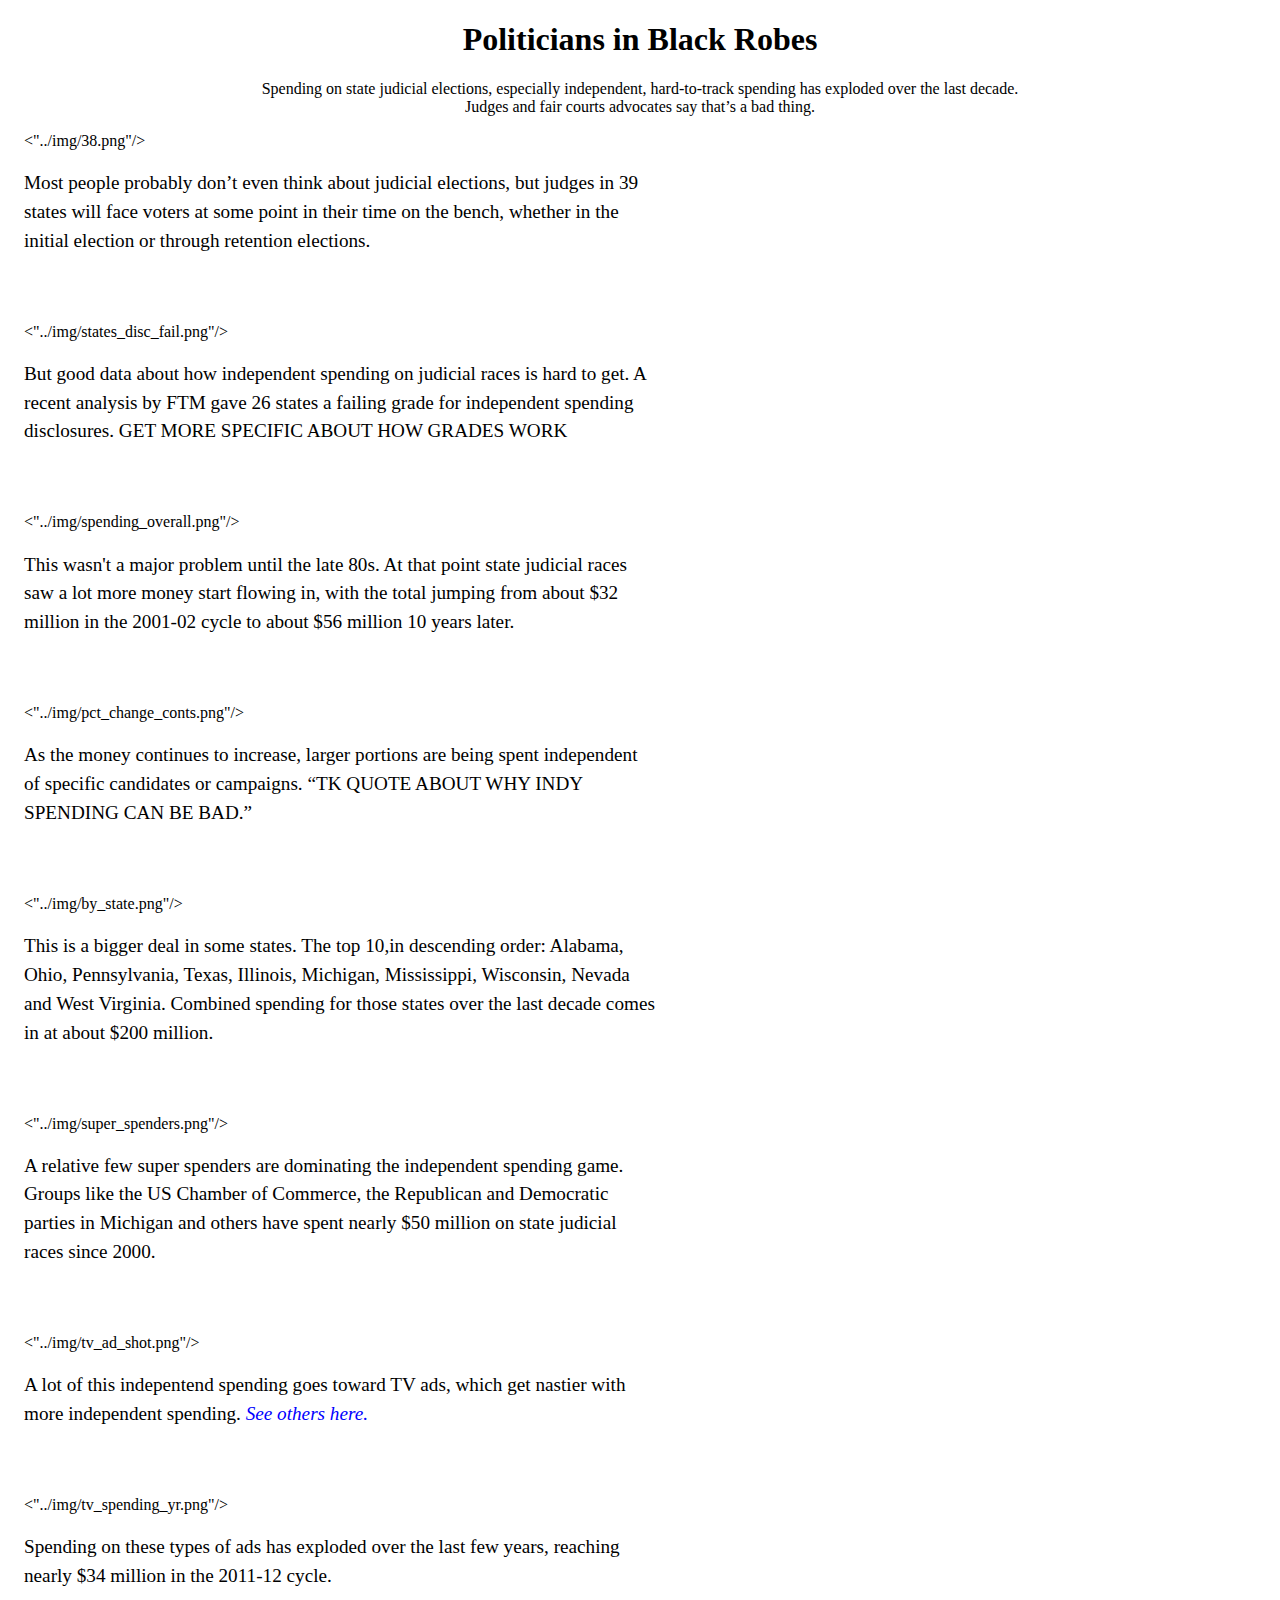
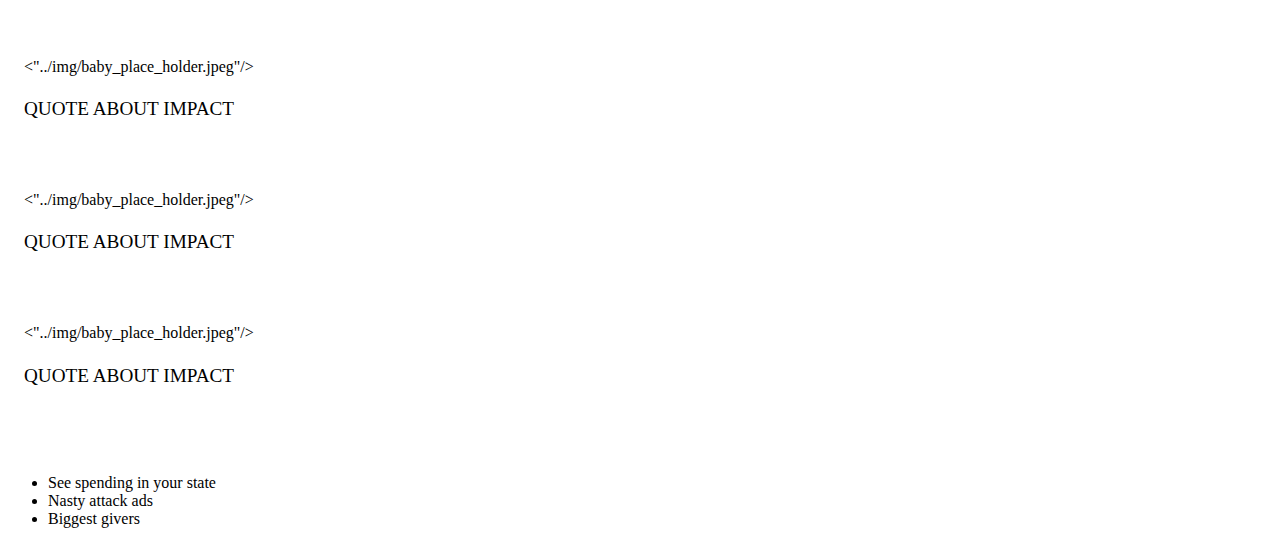
==== main/index.html @ 45080244 "New dirs" ====
<!DOCTYPE html>
<html lang="en">
	<head>
		<meta charset="utf-8"
		<meta name="state judicial elections explainer" content="Judicial Elections Explainer">
		<meta name="AJ Vicens" content="Mother Jones">

		<link rel="stylesheet" type="text/css" href="../style.css">

		<! -- [if lt IE 9]>
		<script src=""></script>
		<![endif] -- >
	</head>

	<body>
	<div class="judicial">
		<header>
		<h1>Politicians in Black Robes</h1>
			<p>Spending on state judicial elections, especially independent, hard-to-track spending has exploded over the last decade. Judges and fair courts advocates say that’s a bad thing.</p>
		</header>

	<!-- panel 1 -->	
	<section>
		<"../img/38.png"/>
		<p>Most people probably don’t even think about judicial elections, but judges in 39 states will face voters at some point in their time on the bench, whether in the initial election or through retention elections.</p>
	</section>

	<!-- panel 3 -->
	<section>
		<"../img/states_disc_fail.png"/>
		<p>But good data about how independent spending on judicial races is hard to get. A recent analysis by FTM gave 26 states a failing grade for independent spending disclosures. GET MORE SPECIFIC ABOUT HOW GRADES WORK</p>
	</section>

	<!-- panel 4 -->
	<section>
		<"../img/spending_overall.png"/>
		<p>This wasn't a major problem until the late 80s. At that point state judicial races saw a lot more money start flowing in, with the total jumping from about $32 million in the 2001-02 cycle to about $56 million 10 years later.</p>
	</section>

	<!-- panel 5 -->
	<section>
		<"../img/pct_change_conts.png"/>
		<p>As the money continues to increase, larger portions are being spent independent of specific candidates or campaigns. “TK QUOTE ABOUT WHY INDY SPENDING CAN BE BAD.” </p>
	</section>

	
	<section>
		<"../img/by_state.png"/>
		<p>This is a bigger deal in some states. The top 10,in descending order: Alabama, Ohio, Pennsylvania, Texas, Illinois, Michigan, Mississippi, Wisconsin, Nevada and West Virginia. Combined spending for those states over the last decade comes in at about $200 million.</p>
	</section>

	<!-- panel 6 -->
	

	<!-- panel 7 -->
	<section>
		<"../img/super_spenders.png"/>
		<p>A relative few super spenders are dominating the independent spending game. Groups like the US Chamber of Commerce, the Republican and Democratic parties in Michigan and others have spent nearly $50 million on state judicial races since 2000.</p>
	</section>

	<!-- panel 8 -->
	<section>
		<"../img/tv_ad_shot.png"/>
		<p>A lot of this indepentend spending goes toward TV ads, which get nastier with more independent spending. <em style="color:blue">See others here.</em></p>
	</section>

	<!-- panel 9 -->
	<section>
		<"../img/tv_spending_yr.png"/>
		<p>Spending on these types of ads has exploded over the last few years, reaching nearly $34 million in the 2011-12 cycle.</p>
	</section>

<!-- panel 9 -->
	<section>
		<"../img/baby_place_holder.jpeg"/>
		<p>QUOTE ABOUT IMPACT</p>
	</section>

	<!-- panel 9 -->
	<section>
		<"../img/baby_place_holder.jpeg"/>
		<p>QUOTE ABOUT IMPACT</p>
	</section>

	<!-- panel 9 -->
	<section>
		<"../img/baby_place_holder.jpeg"/>
		<p>QUOTE ABOUT IMPACT</p>
	</section>

	<nav>
		<ul>
			<li>See spending in your state</li>
			<li>Nasty attack ads </li>
			<li>Biggest givers</li>
		</ul>		
	</div>

	</body>
</html>
---- style.css ----
.judicial {
	font-family: georgia;
	width: 100%;
}

header {
	text-align: center;
	padding: 0 20%;
}

section {
	display: inline-block;
	margin-bottom: 3em;
	padding: 0 1em;
	width:100%;
}

section p {
	font-size: 1.2em;
	line-height: 1.5em;
	max-width:50%;

}

section img {
	float:right;
	width:400px;
	padding-right: 2%;

}
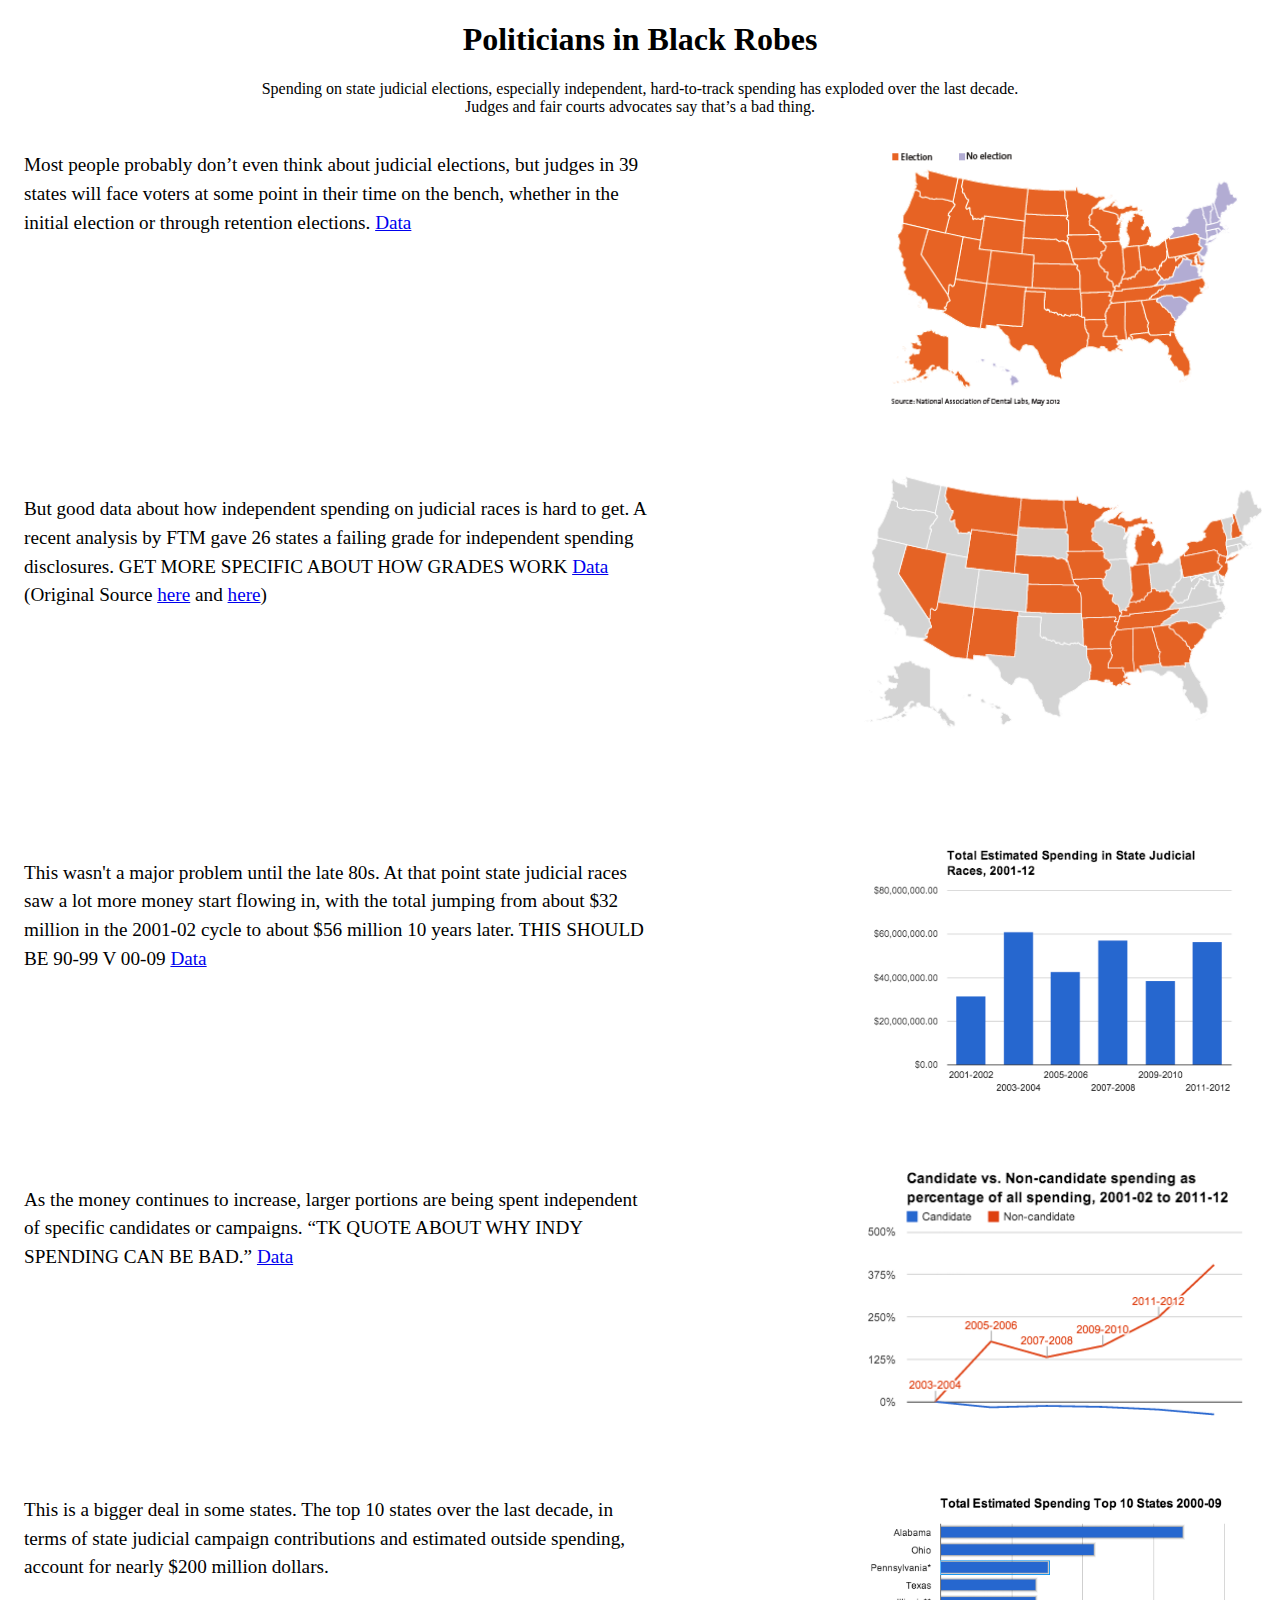
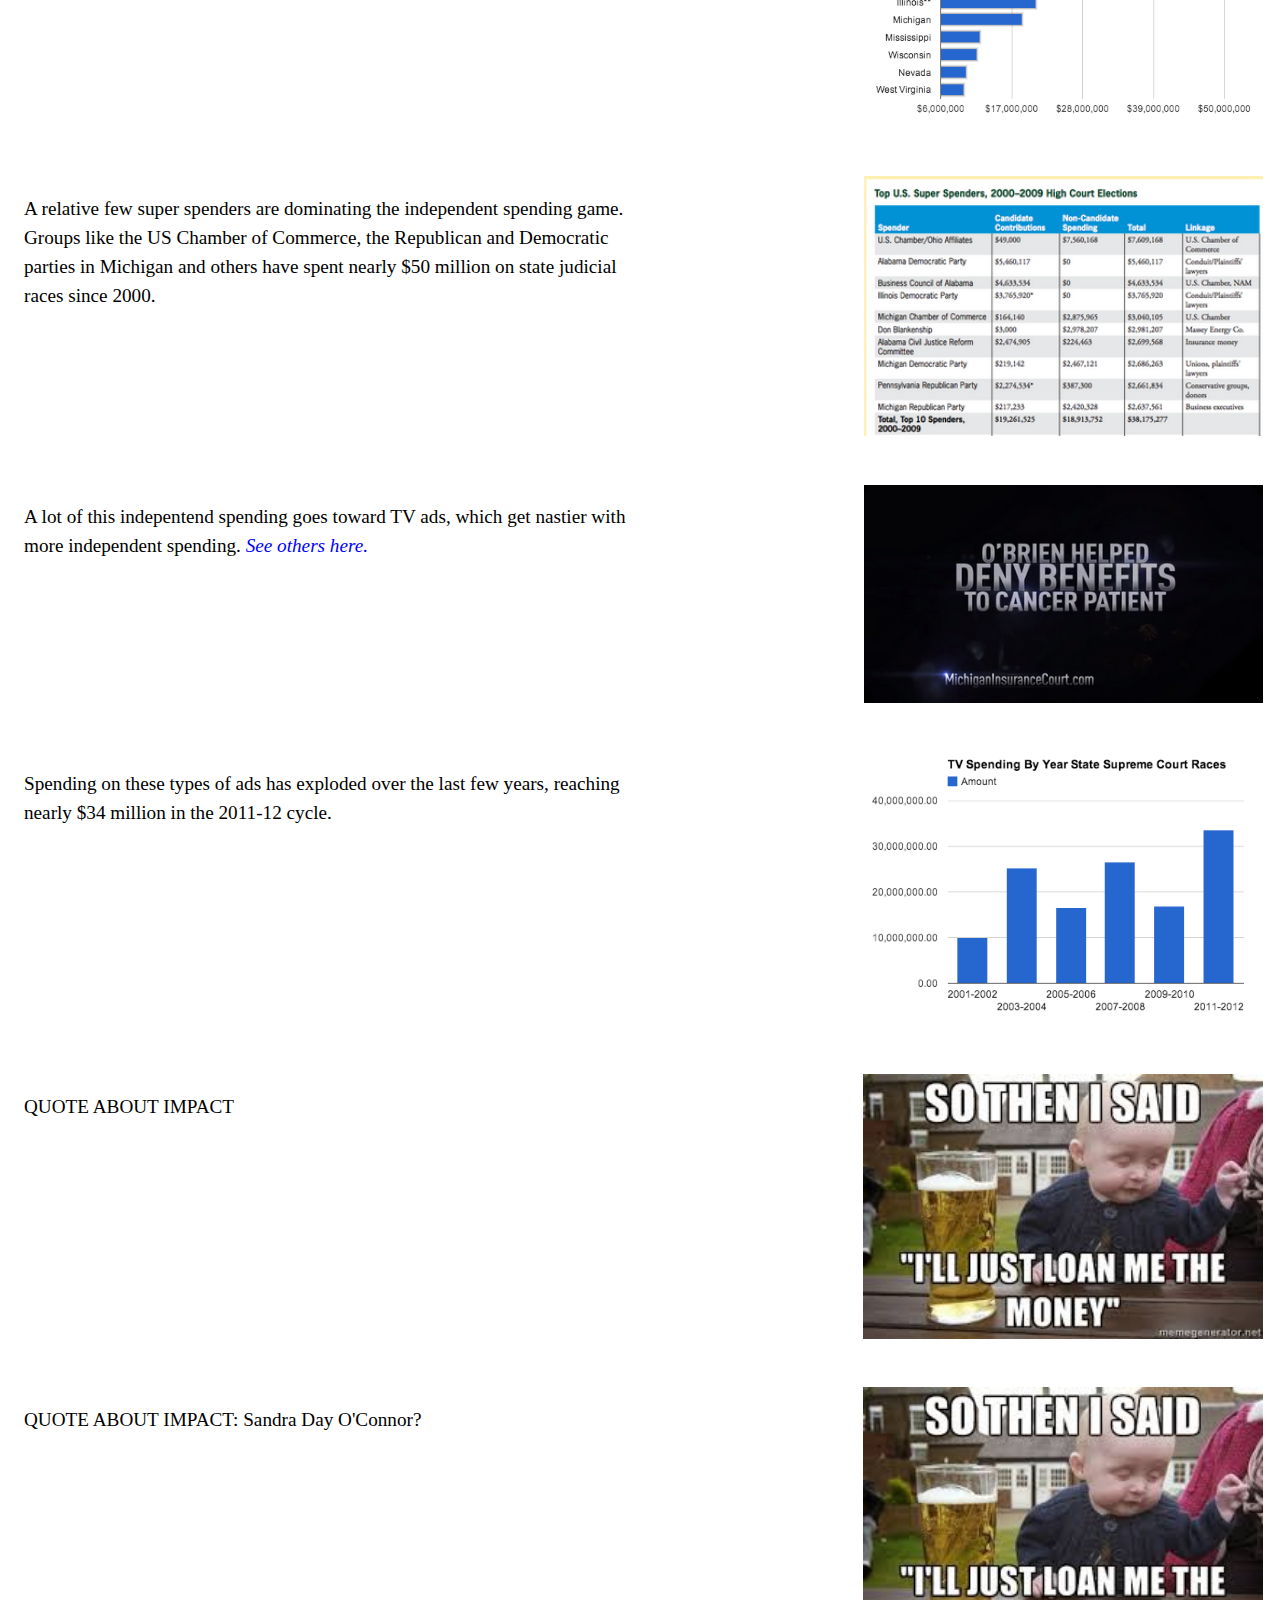
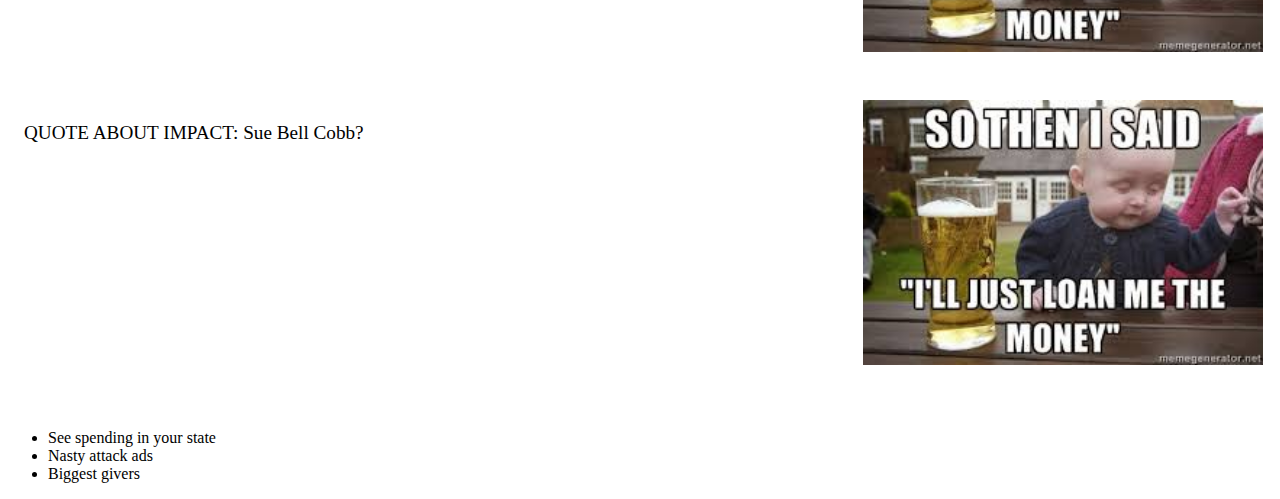
==== commit 335049e1: "Fixed file name for index" ====
--- a/main/index.html
+++ b/main/index.html
@@ -21,32 +21,41 @@
 
 	<!-- panel 1 -->	
 	<section>
-		<"../img/38.png"/>
-		<p>Most people probably don’t even think about judicial elections, but judges in 39 states will face voters at some point in their time on the bench, whether in the initial election or through retention elections.</p>
+		<img src="../img/38.png"/>
+		<p>Most people probably don’t even think about judicial elections, but judges in 39 states will face voters at some point in their time on the bench, whether in the initial election or through retention elections.
+		<a href="https://docs.google.com/spreadsheets/d/1GoRtZDxS0sIcn1zfPW0NR9K5BVFKPjI6EkjWdd1Oog4/edit#gid=0" target="_blank">Data</a>		
+		</p>
 	</section>
 
 	<!-- panel 3 -->
 	<section>
-		<"../img/states_disc_fail.png"/>
-		<p>But good data about how independent spending on judicial races is hard to get. A recent analysis by FTM gave 26 states a failing grade for independent spending disclosures. GET MORE SPECIFIC ABOUT HOW GRADES WORK</p>
+		<img src="../img/states_disc_fail.png"/>
+		<p>But good data about how independent spending on judicial races is hard to get. A recent analysis by FTM gave 26 states a failing grade for 
+		independent spending disclosures. GET MORE SPECIFIC ABOUT HOW GRADES WORK
+		<a href="https://docs.google.com/spreadsheets/d/1nJ1nMh4kLqHRIgGCQMQfx0aJdEZZGrPBYxJlK8gmV90/edit#gid=0" target="_blank">Data</a> (Original Source <a href="http://www.followthemoney.org/press/ReportView.phtml?r=495" target="_blank">here</a> and <a href="http://www.followthemoney.org/content/DarkMoneystatesMAIN.pdf" target="blank">here</a>)
+		</p>
 	</section>
 
 	<!-- panel 4 -->
 	<section>
-		<"../img/spending_overall.png"/>
-		<p>This wasn't a major problem until the late 80s. At that point state judicial races saw a lot more money start flowing in, with the total jumping from about $32 million in the 2001-02 cycle to about $56 million 10 years later.</p>
+		<img src="../img/spending_overall.png"/>
+		<p>This wasn't a major problem until the late 80s. At that point state judicial races saw a lot more money start flowing in, with the total 
+		jumping from about $32 million in the 2001-02 cycle to about $56 million 10 years later. THIS SHOULD BE 90-99 V 00-09 <a href="https://docs.google.com/spreadsheets/d/1qdO3Sx5P6JuuyE1HVUBw8iT59QPHiGeDqfnVVccdZmc/edit#gid=0" target="_blank">Data</a>
+		</p>
 	</section>
 
 	<!-- panel 5 -->
 	<section>
-		<"../img/pct_change_conts.png"/>
-		<p>As the money continues to increase, larger portions are being spent independent of specific candidates or campaigns. “TK QUOTE ABOUT WHY INDY SPENDING CAN BE BAD.” </p>
+		<img src="../img/pct_change_conts.png"/>
+		<p>As the money continues to increase, larger portions are being spent independent of specific candidates or campaigns. “TK QUOTE ABOUT WHY INDY SPENDING CAN BE BAD.” 
+		<a href="https://docs.google.com/spreadsheets/d/1eqhFmaWx_SisViilcqeDLO7GJtmaJ2nCMfMikPtrQeI/edit#gid=881780540" target="_blank">Data</a>		
+		</p>
 	</section>
 
 	
 	<section>
-		<"../img/by_state.png"/>
-		<p>This is a bigger deal in some states. The top 10,in descending order: Alabama, Ohio, Pennsylvania, Texas, Illinois, Michigan, Mississippi, Wisconsin, Nevada and West Virginia. Combined spending for those states over the last decade comes in at about $200 million.</p>
+		<img src="../img/top_10_overall.png"/>
+		<p>This is a bigger deal in some states. The top 10 states over the last decade, in terms of state judicial campaign contributions and estimated outside spending, account for nearly $200 million dollars. </p>
 	</section>
 
 	<!-- panel 6 -->
@@ -54,38 +63,38 @@
 
 	<!-- panel 7 -->
 	<section>
-		<"../img/super_spenders.png"/>
+		<img src="../img/super_spenders.png"/>
 		<p>A relative few super spenders are dominating the independent spending game. Groups like the US Chamber of Commerce, the Republican and Democratic parties in Michigan and others have spent nearly $50 million on state judicial races since 2000.</p>
 	</section>
 
 	<!-- panel 8 -->
 	<section>
-		<"../img/tv_ad_shot.png"/>
+		<img src="../img/tv_ad_shot.png"/>
 		<p>A lot of this indepentend spending goes toward TV ads, which get nastier with more independent spending. <em style="color:blue">See others here.</em></p>
 	</section>
 
 	<!-- panel 9 -->
 	<section>
-		<"../img/tv_spending_yr.png"/>
+		<img src="../img/tv_spending_yr.png"/>
 		<p>Spending on these types of ads has exploded over the last few years, reaching nearly $34 million in the 2011-12 cycle.</p>
 	</section>
 
 <!-- panel 9 -->
 	<section>
-		<"../img/baby_place_holder.jpeg"/>
+		<img src="../img/baby_place_holder.jpeg"/>
 		<p>QUOTE ABOUT IMPACT</p>
 	</section>
 
 	<!-- panel 9 -->
 	<section>
-		<"../img/baby_place_holder.jpeg"/>
-		<p>QUOTE ABOUT IMPACT</p>
+		<img src="../img/baby_place_holder.jpeg"/>
+		<p>QUOTE ABOUT IMPACT: Sandra Day O'Connor?</p>
 	</section>
 
 	<!-- panel 9 -->
 	<section>
-		<"../img/baby_place_holder.jpeg"/>
-		<p>QUOTE ABOUT IMPACT</p>
+		<img src="../img/baby_place_holder.jpeg"/>
+		<p>QUOTE ABOUT IMPACT: Sue Bell Cobb?</p>
 	</section>
 
 	<nav>
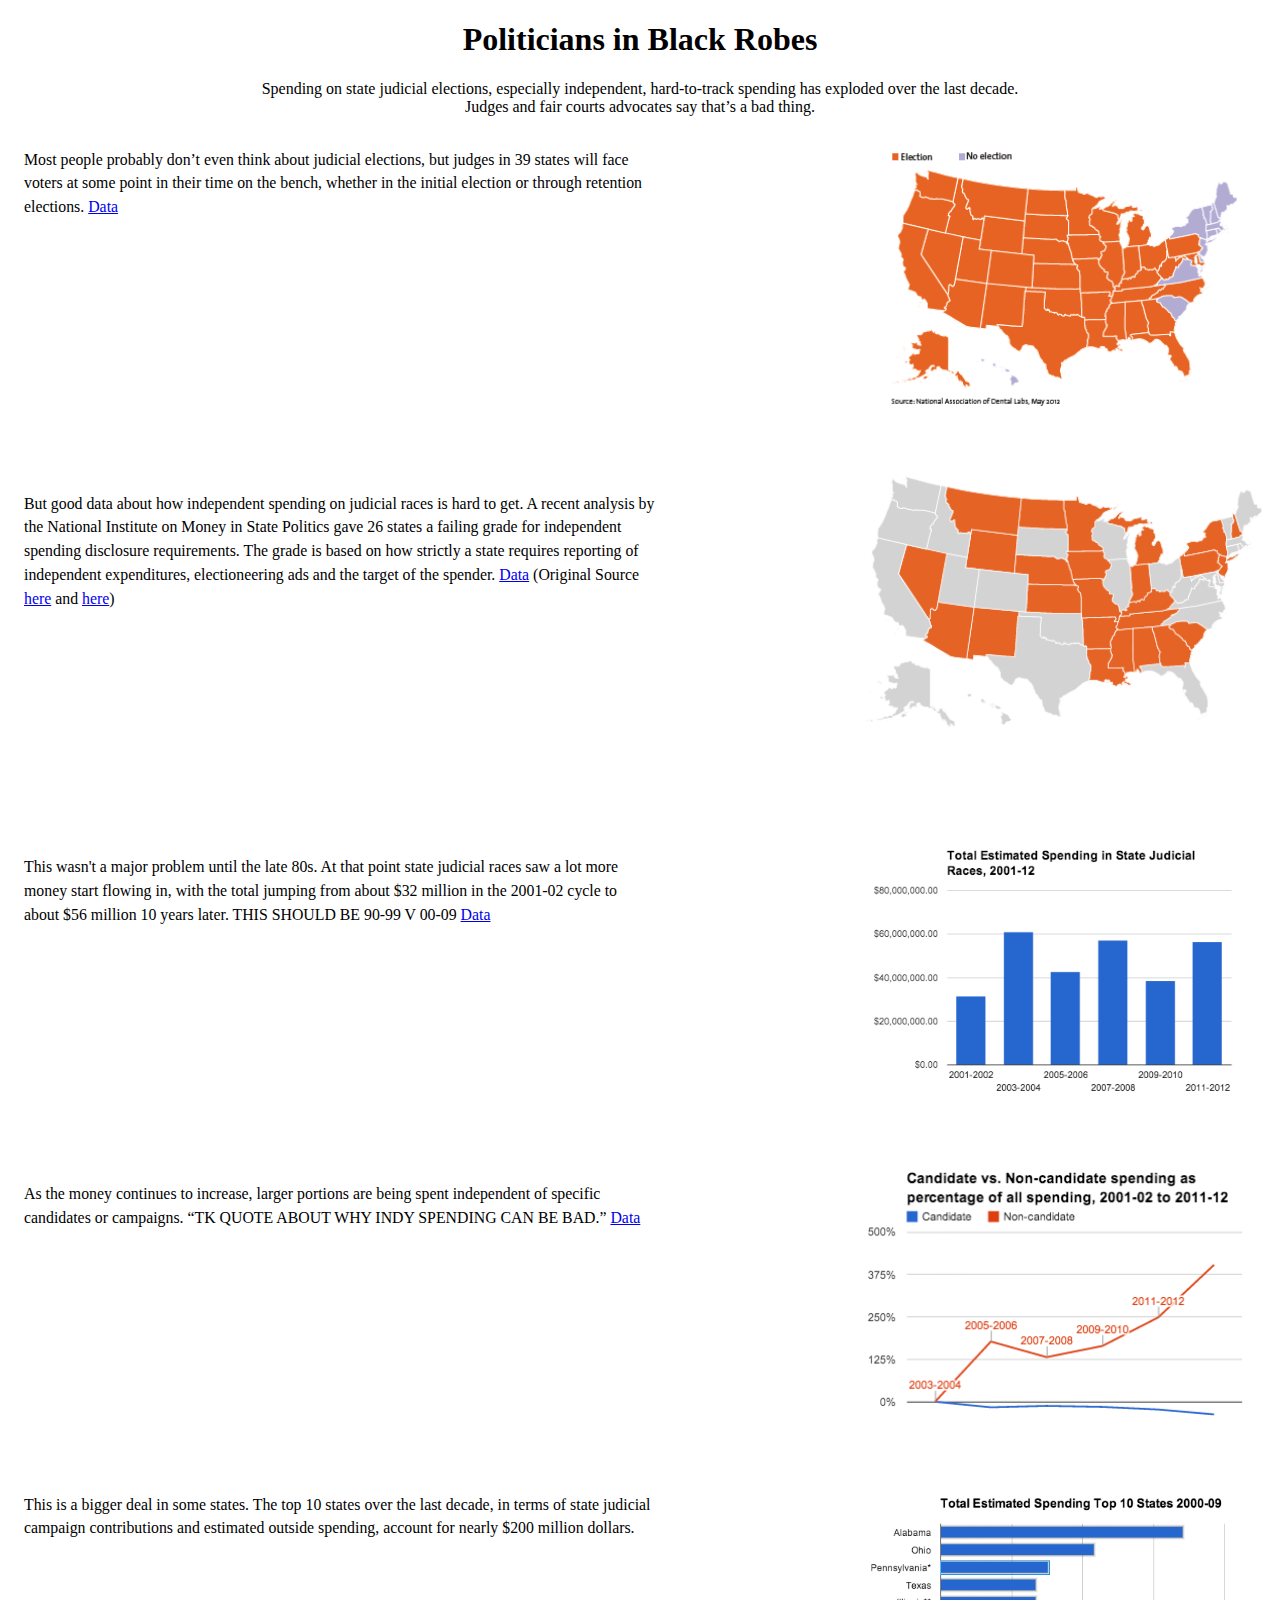
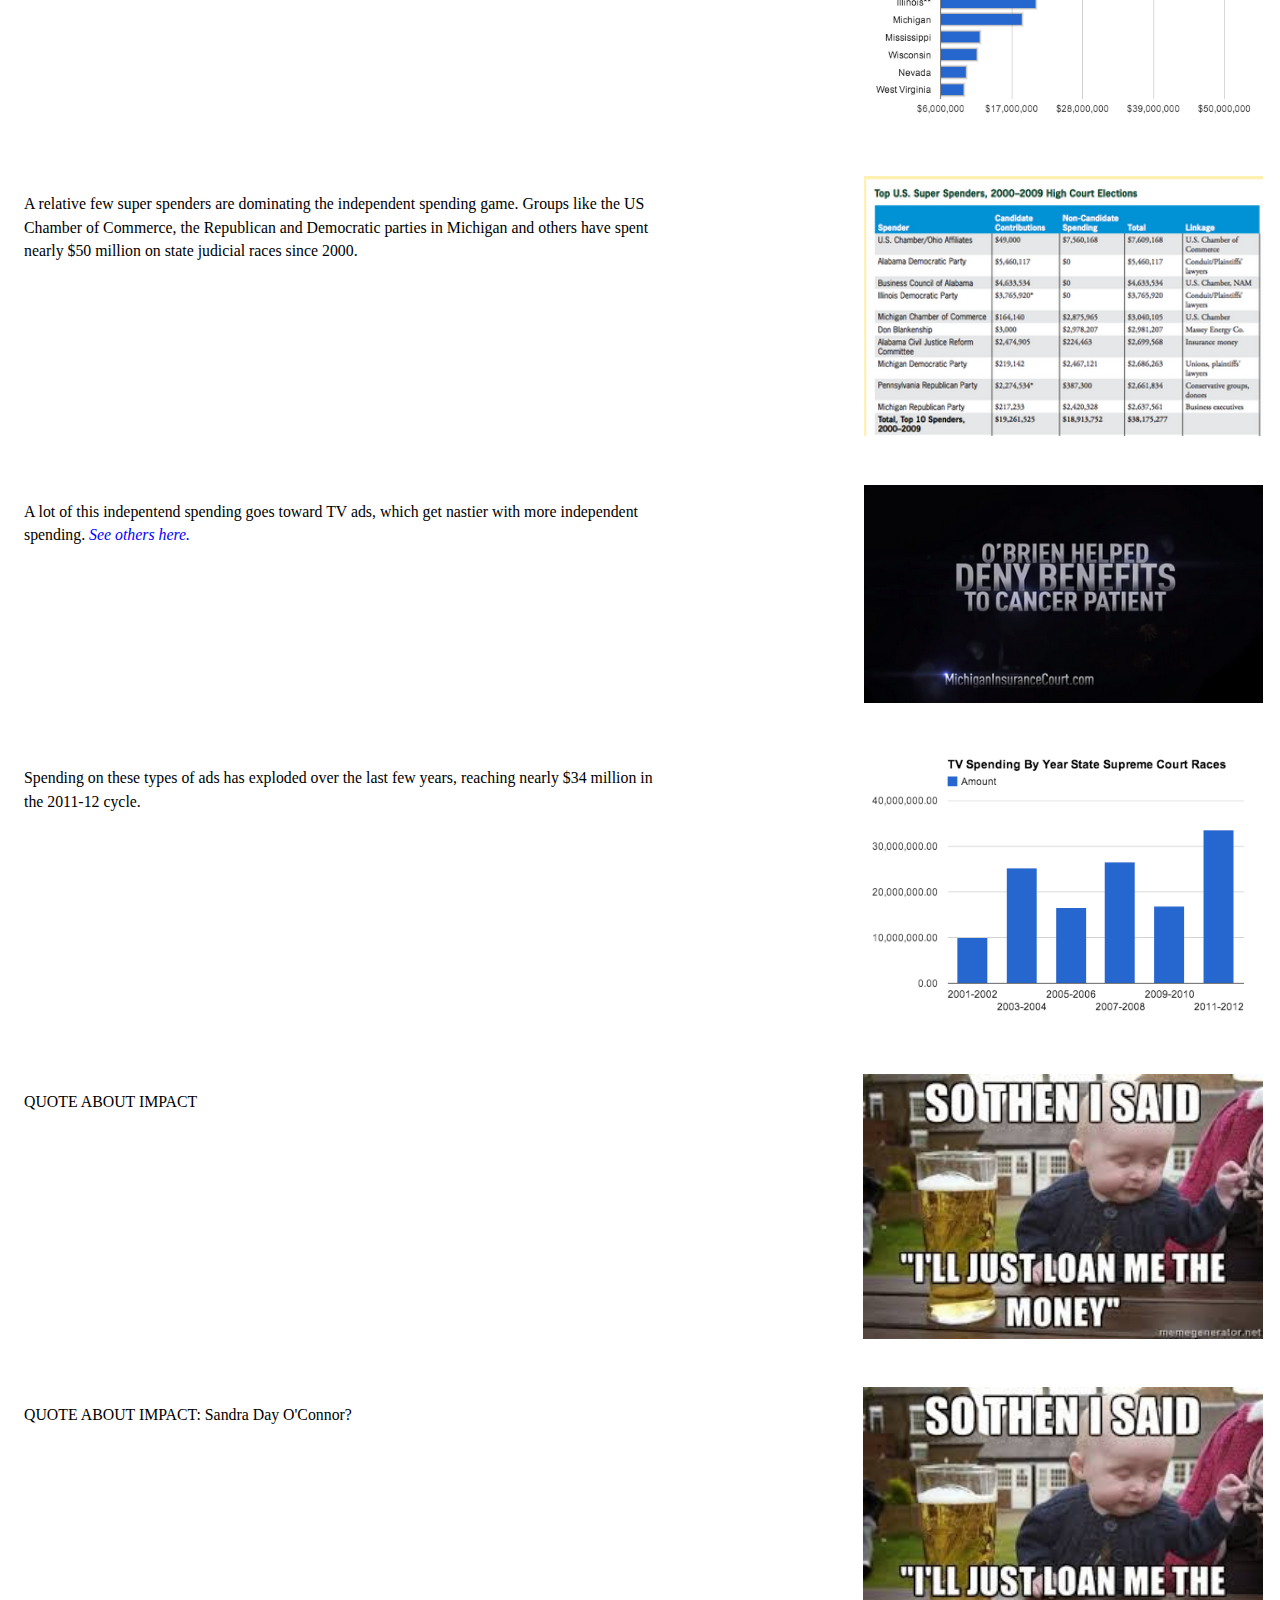
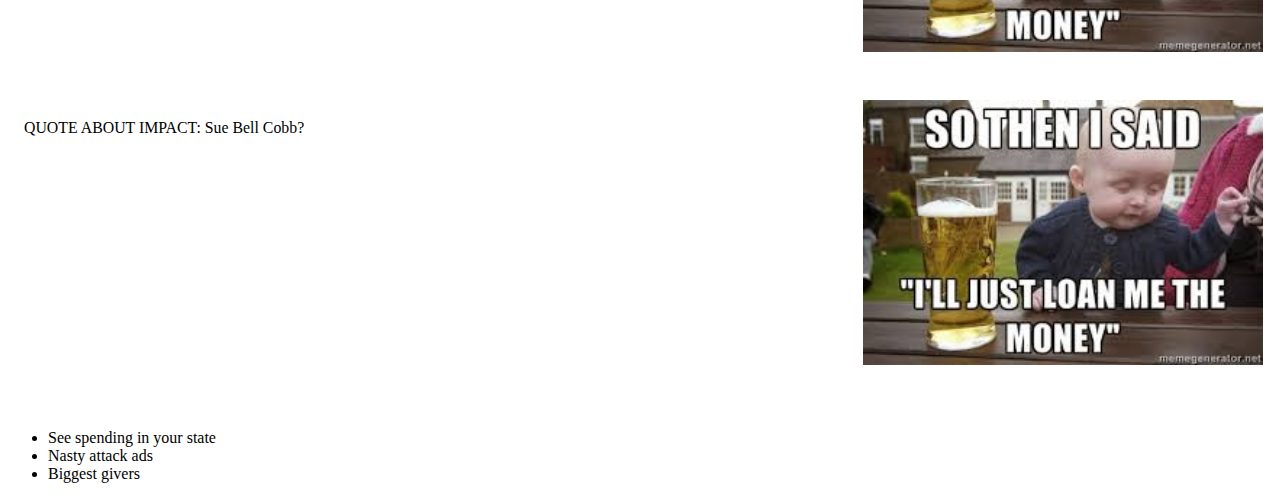
==== commit 68bfaf1f: "updated main index copy, updated style.css to decrease size of section font" ====
--- a/main/index.html
+++ b/main/index.html
@@ -27,11 +27,10 @@
 		</p>
 	</section>
 
-	<!-- panel 3 -->
+	<!-- panel 2 -->
 	<section>
 		<img src="../img/states_disc_fail.png"/>
-		<p>But good data about how independent spending on judicial races is hard to get. A recent analysis by FTM gave 26 states a failing grade for 
-		independent spending disclosures. GET MORE SPECIFIC ABOUT HOW GRADES WORK
+		<p>But good data about how independent spending on judicial races is hard to get. A recent analysis by the National Institute on Money in State Politics gave 26 states a failing grade for independent spending disclosure requirements. The grade is based on how strictly a state requires reporting of independent expenditures, electioneering ads and the target of the spender. 
 		<a href="https://docs.google.com/spreadsheets/d/1nJ1nMh4kLqHRIgGCQMQfx0aJdEZZGrPBYxJlK8gmV90/edit#gid=0" target="_blank">Data</a> (Original Source <a href="http://www.followthemoney.org/press/ReportView.phtml?r=495" target="_blank">here</a> and <a href="http://www.followthemoney.org/content/DarkMoneystatesMAIN.pdf" target="blank">here</a>)
 		</p>
 	</section>
--- a/style.css
+++ b/style.css
@@ -16,10 +16,9 @@
 }
 
 section p {
-	font-size: 1.2em;
+	font-size: .99em;
 	line-height: 1.5em;
 	max-width:50%;
-
 }
 
 section img {
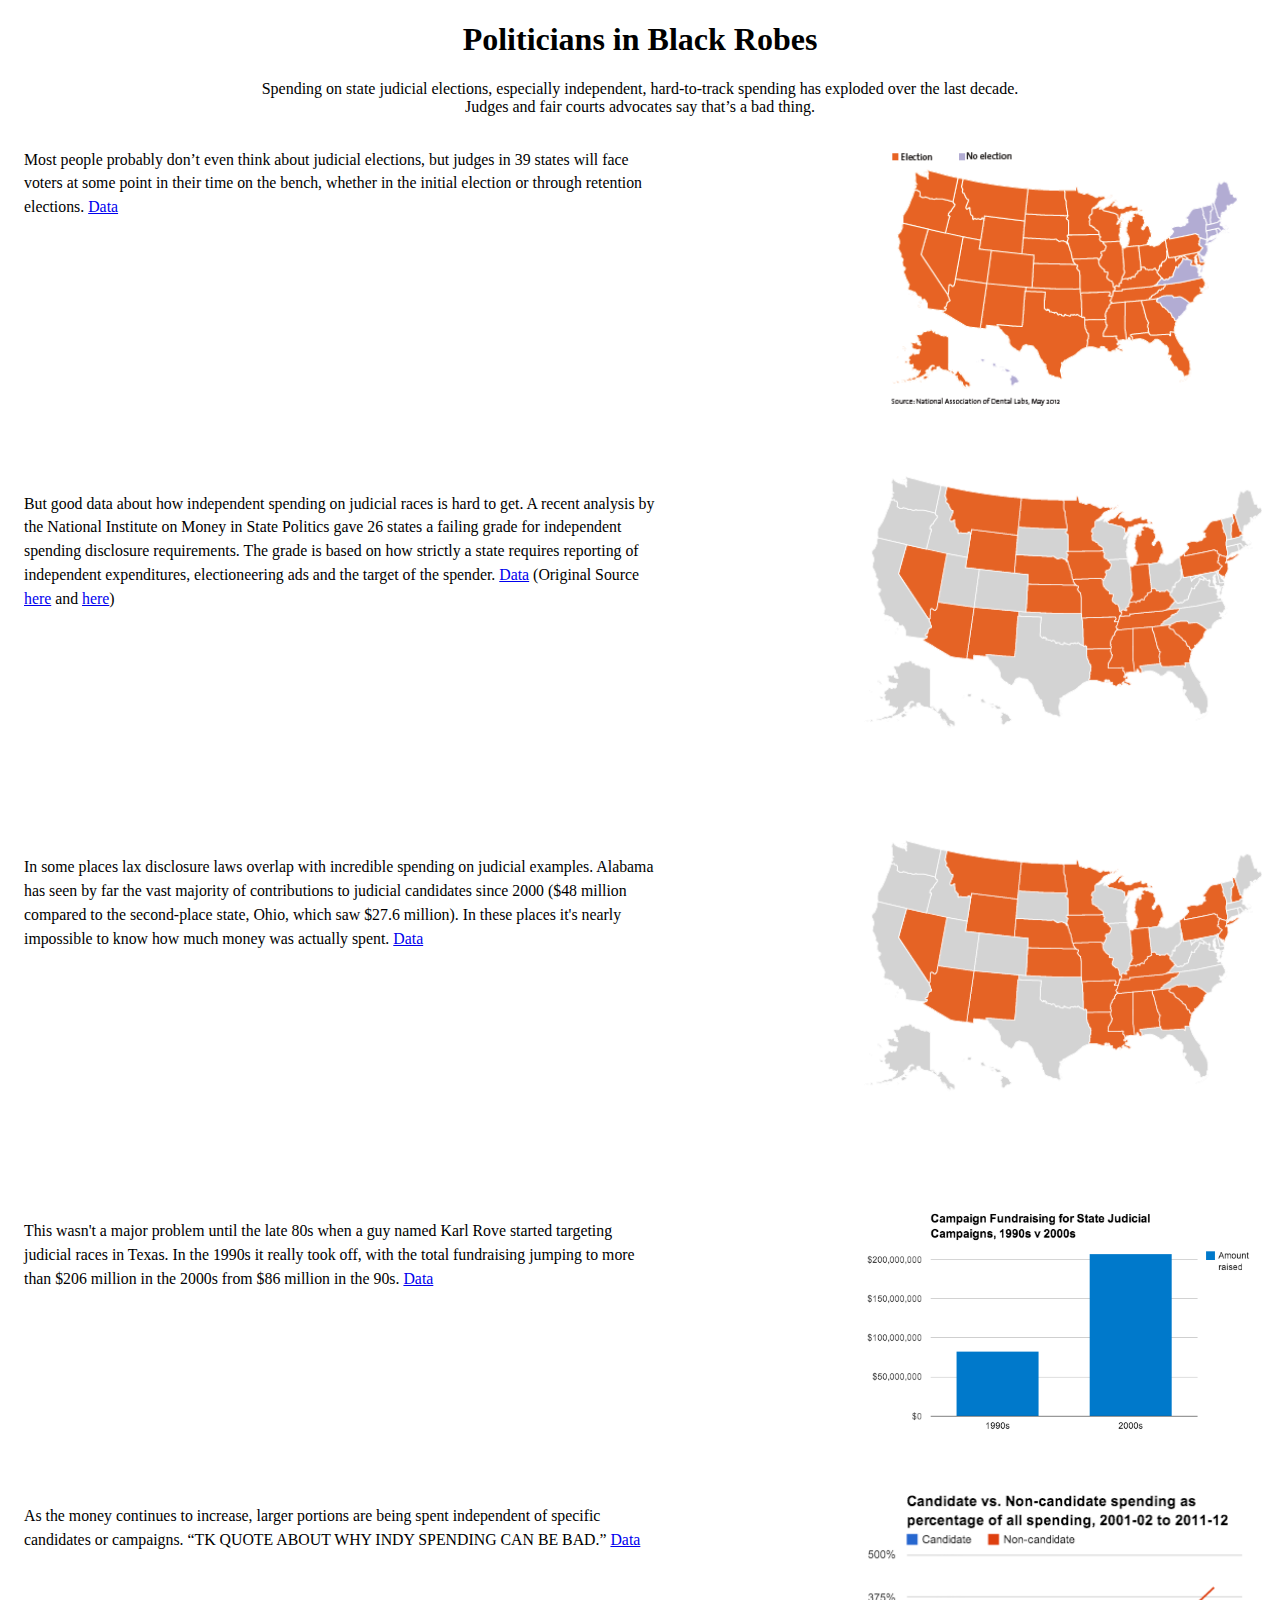
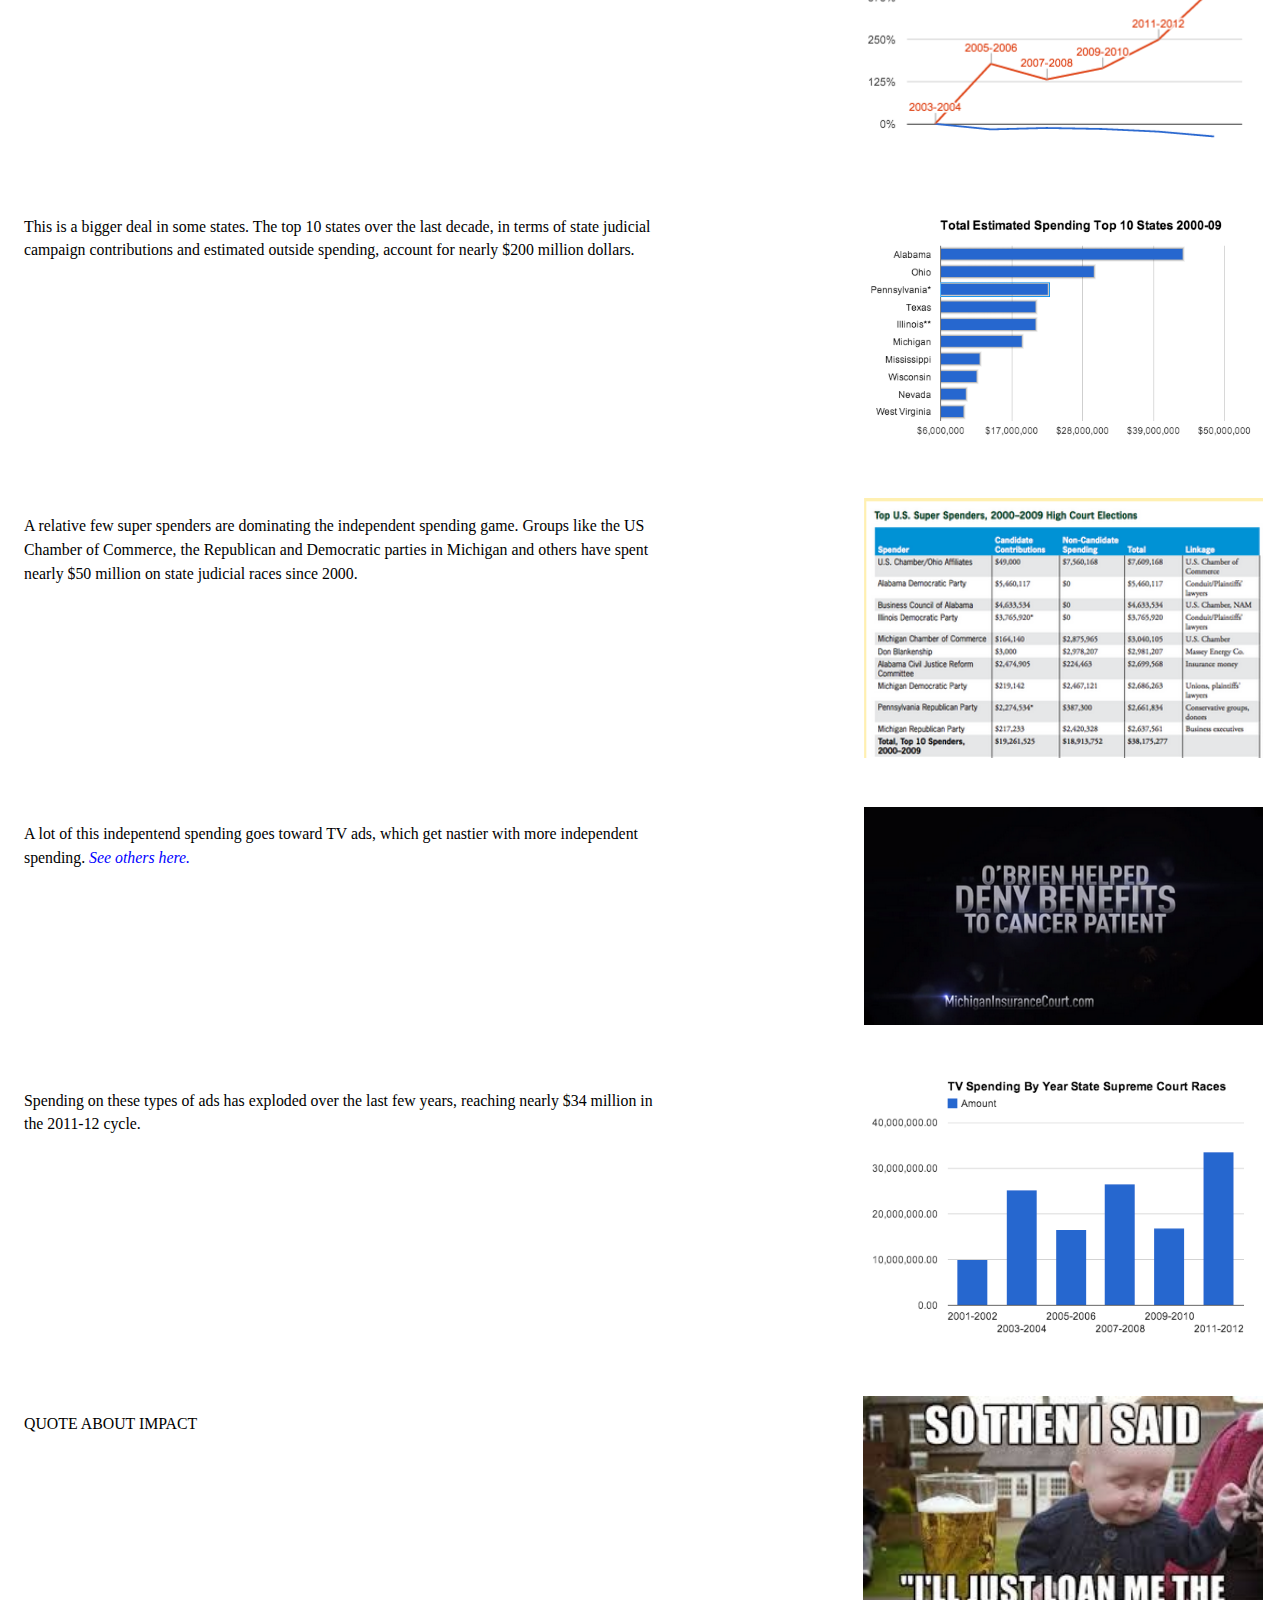
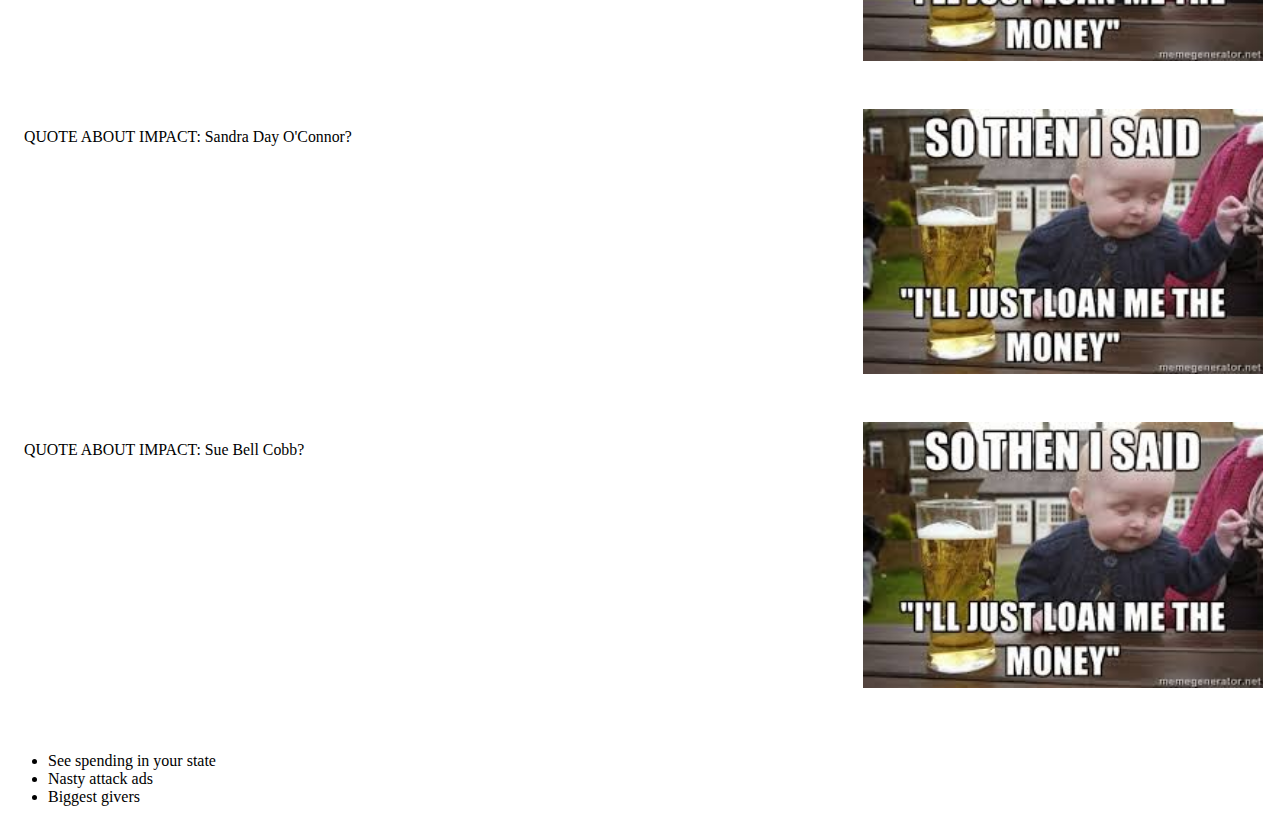
==== commit cec02418: "added new image for the decade comparison" ====
--- a/main/index.html
+++ b/main/index.html
@@ -35,11 +35,18 @@
 		</p>
 	</section>
 
+	<!-- panel 3 -->
+	<section>
+		<img src="../img/states_disc_fail.png"/>
+		<p>In some places lax disclosure laws overlap with incredible spending on judicial examples. Alabama has seen by far the vast majority of contributions to judicial candidates since 2000 ($48 million compared to the second-place state, Ohio, which saw $27.6 million). In these places it's nearly impossible to know how much money was actually spent.
+		<a href="https://docs.google.com/spreadsheets/d/10eitXAtqWX3F6qiglKBcUbgSLctO2rTxhkWMoZ4doG0/edit#gid=0" target="_blank">Data</a>
+		</p>
+	</section>
+
 	<!-- panel 4 -->
 	<section>
-		<img src="../img/spending_overall.png"/>
-		<p>This wasn't a major problem until the late 80s. At that point state judicial races saw a lot more money start flowing in, with the total 
-		jumping from about $32 million in the 2001-02 cycle to about $56 million 10 years later. THIS SHOULD BE 90-99 V 00-09 <a href="https://docs.google.com/spreadsheets/d/1qdO3Sx5P6JuuyE1HVUBw8iT59QPHiGeDqfnVVccdZmc/edit#gid=0" target="_blank">Data</a>
+		<img src="../img/1990s_v_2000s.png"/>
+		<p>This wasn't a major problem until the late 80s when a guy named Karl Rove started targeting judicial races in Texas. In the 1990s it really took off, with the total fundraising jumping to more than $206 million in the 2000s from $86 million in the 90s. <a href="https://docs.google.com/spreadsheets/d/1KgJ8pHxwPvtxLH4bQLsxkpXxt1Gbj5JXVAl8Ho8c2ys/edit#gid=0" target="_blank">Data</a>
 		</p>
 	</section>
 
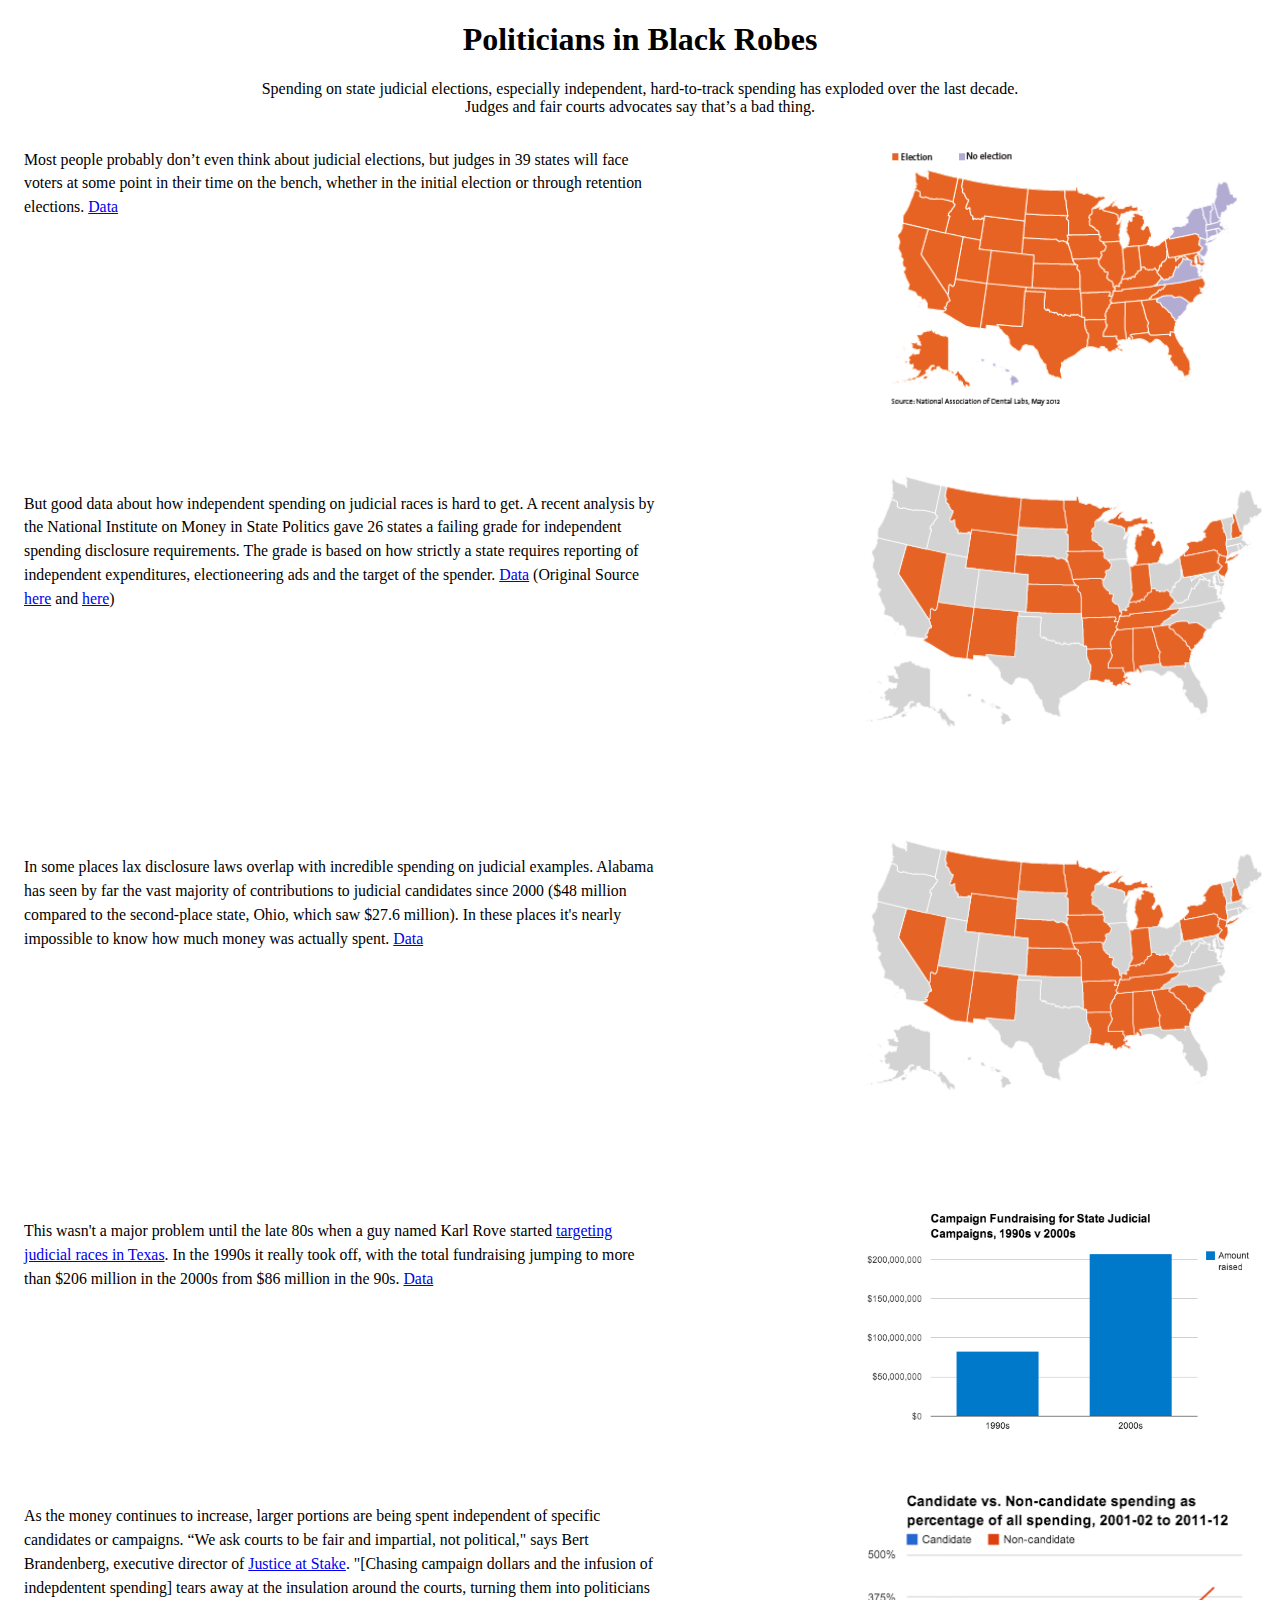
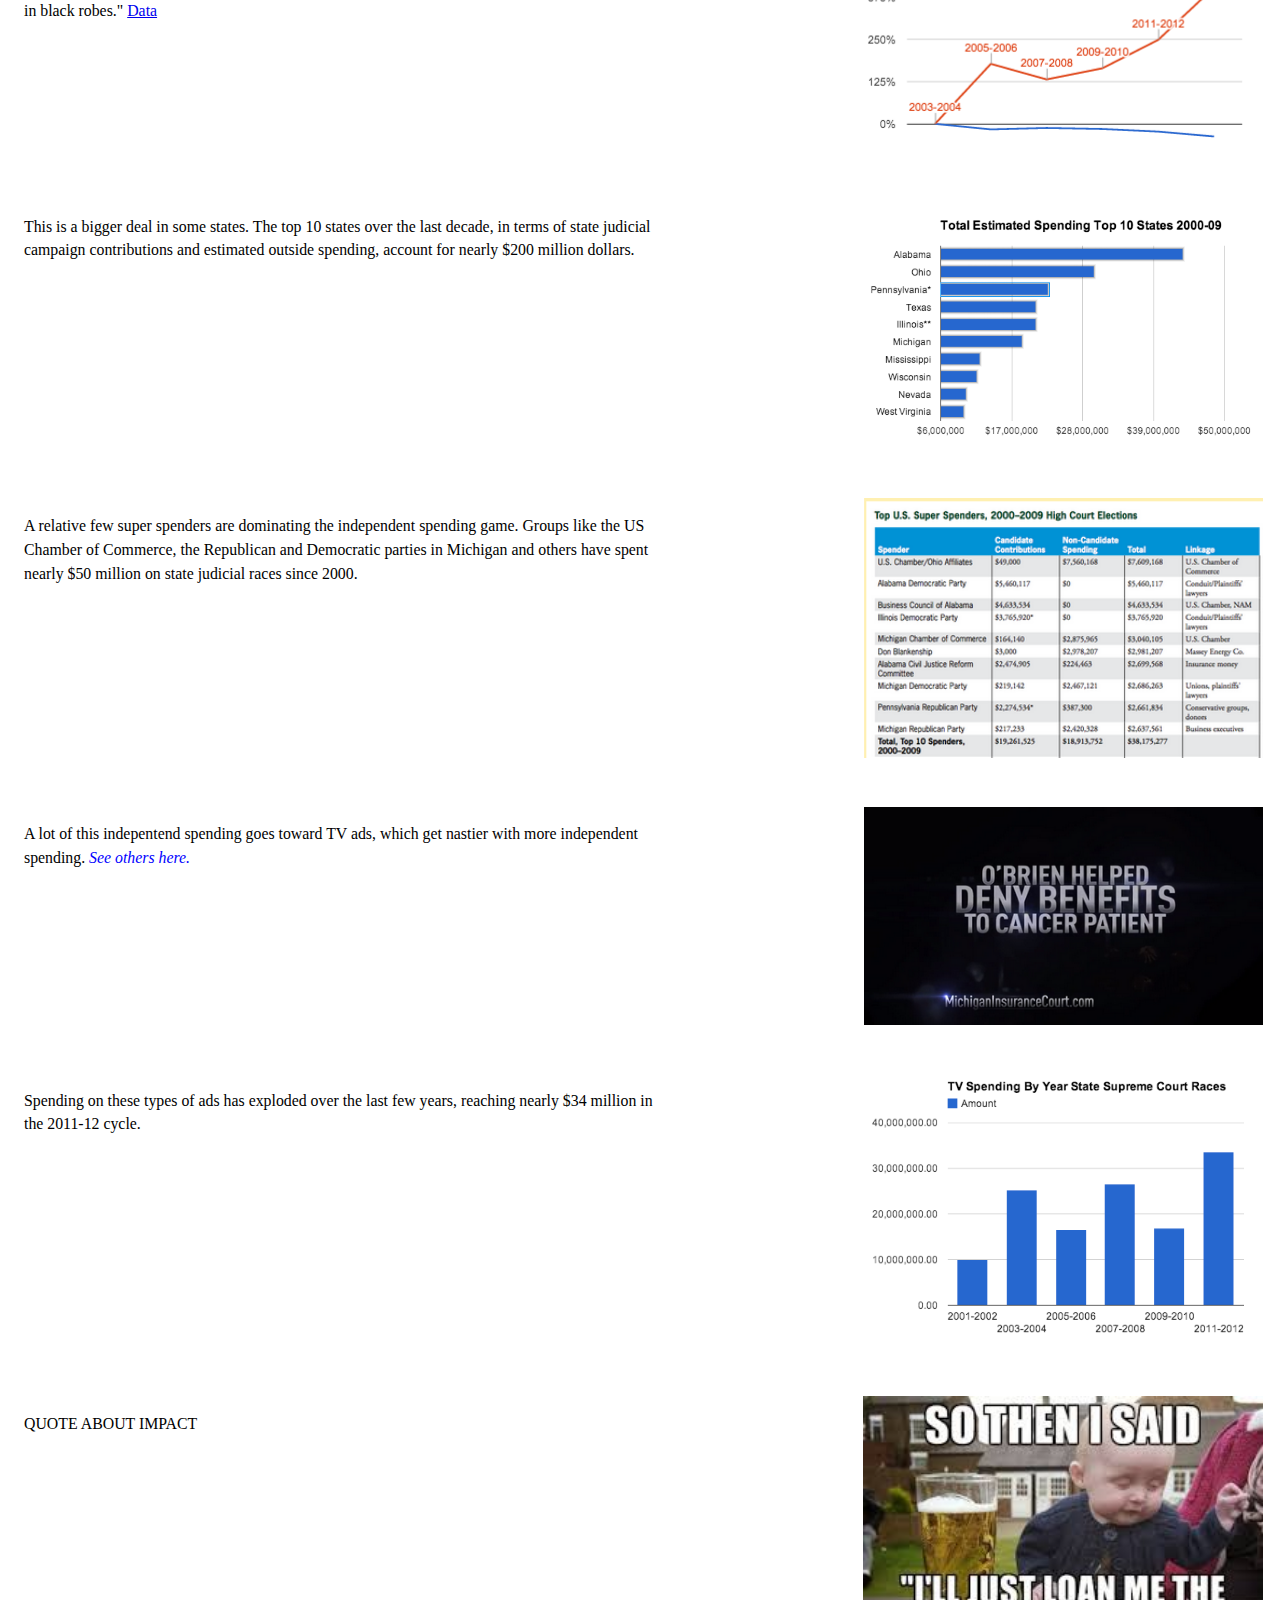
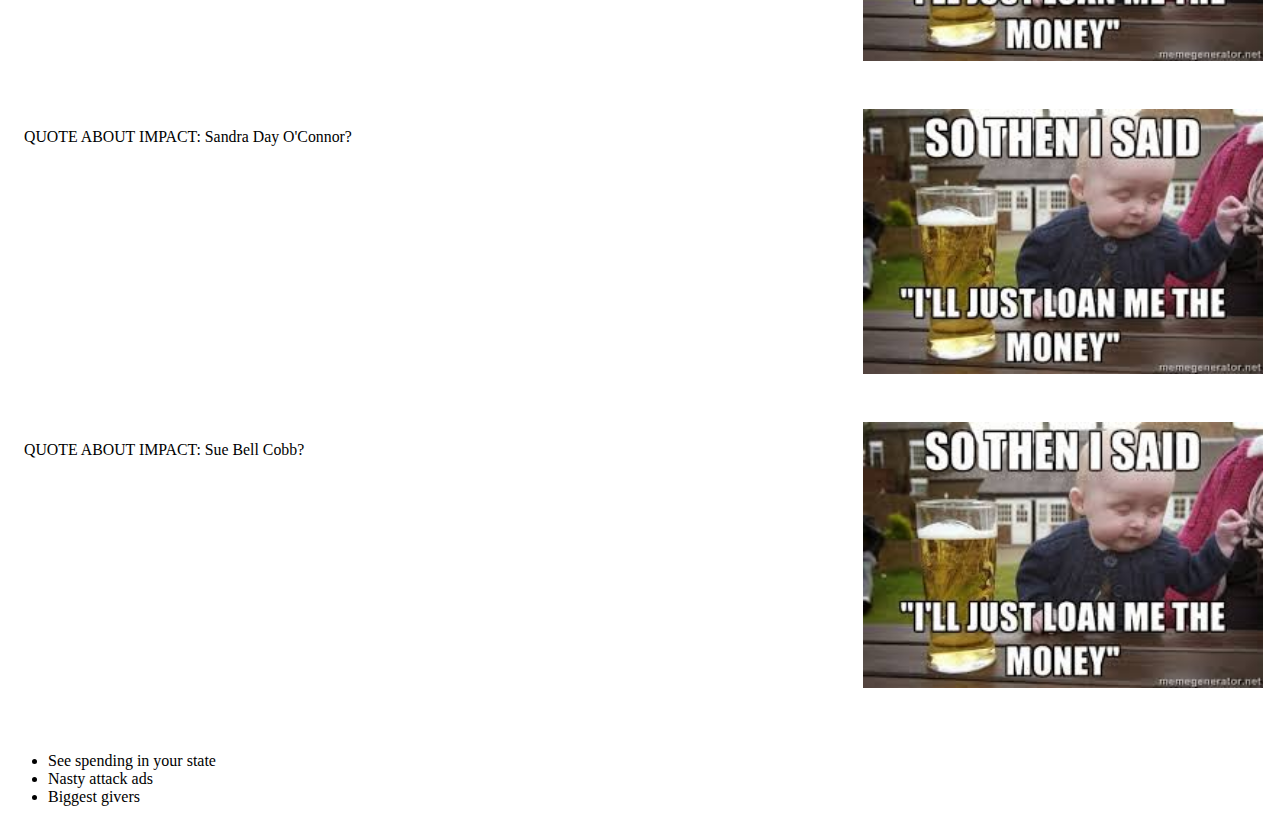
==== commit 5a7d6696: "additional updates to main index" ====
--- a/main/index.html
+++ b/main/index.html
@@ -46,26 +46,23 @@
 	<!-- panel 4 -->
 	<section>
 		<img src="../img/1990s_v_2000s.png"/>
-		<p>This wasn't a major problem until the late 80s when a guy named Karl Rove started targeting judicial races in Texas. In the 1990s it really took off, with the total fundraising jumping to more than $206 million in the 2000s from $86 million in the 90s. <a href="https://docs.google.com/spreadsheets/d/1KgJ8pHxwPvtxLH4bQLsxkpXxt1Gbj5JXVAl8Ho8c2ys/edit#gid=0" target="_blank">Data</a>
+		<p>This wasn't a major problem until the late 80s when a guy named Karl Rove started <a href="file://localhost/Users/avicens/workspace/mojo-news-apps-2014/judicial-elections/main/index.html">targeting judicial races in Texas</a>. In the 1990s it really took off, with the total fundraising jumping to more than $206 million in the 2000s from $86 million in the 90s. <a href="https://docs.google.com/spreadsheets/d/1KgJ8pHxwPvtxLH4bQLsxkpXxt1Gbj5JXVAl8Ho8c2ys/edit#gid=0" target="_blank">Data</a>
 		</p>
 	</section>
 
 	<!-- panel 5 -->
 	<section>
 		<img src="../img/pct_change_conts.png"/>
-		<p>As the money continues to increase, larger portions are being spent independent of specific candidates or campaigns. “TK QUOTE ABOUT WHY INDY SPENDING CAN BE BAD.” 
+		<p>As the money continues to increase, larger portions are being spent independent of specific candidates or campaigns. “We ask courts to be fair and impartial, not political," says Bert Brandenberg, executive director of <a href="http://www.justiceatstake.org/">Justice at Stake</a>. "[Chasing campaign dollars and the infusion of indepdentent spending] tears away at the insulation around the courts, turning them into politicians in black robes."
 		<a href="https://docs.google.com/spreadsheets/d/1eqhFmaWx_SisViilcqeDLO7GJtmaJ2nCMfMikPtrQeI/edit#gid=881780540" target="_blank">Data</a>		
 		</p>
 	</section>
 
-	
+	<!-- panel 6 -->
 	<section>
 		<img src="../img/top_10_overall.png"/>
 		<p>This is a bigger deal in some states. The top 10 states over the last decade, in terms of state judicial campaign contributions and estimated outside spending, account for nearly $200 million dollars. </p>
 	</section>
-
-	<!-- panel 6 -->
-	
 
 	<!-- panel 7 -->
 	<section>
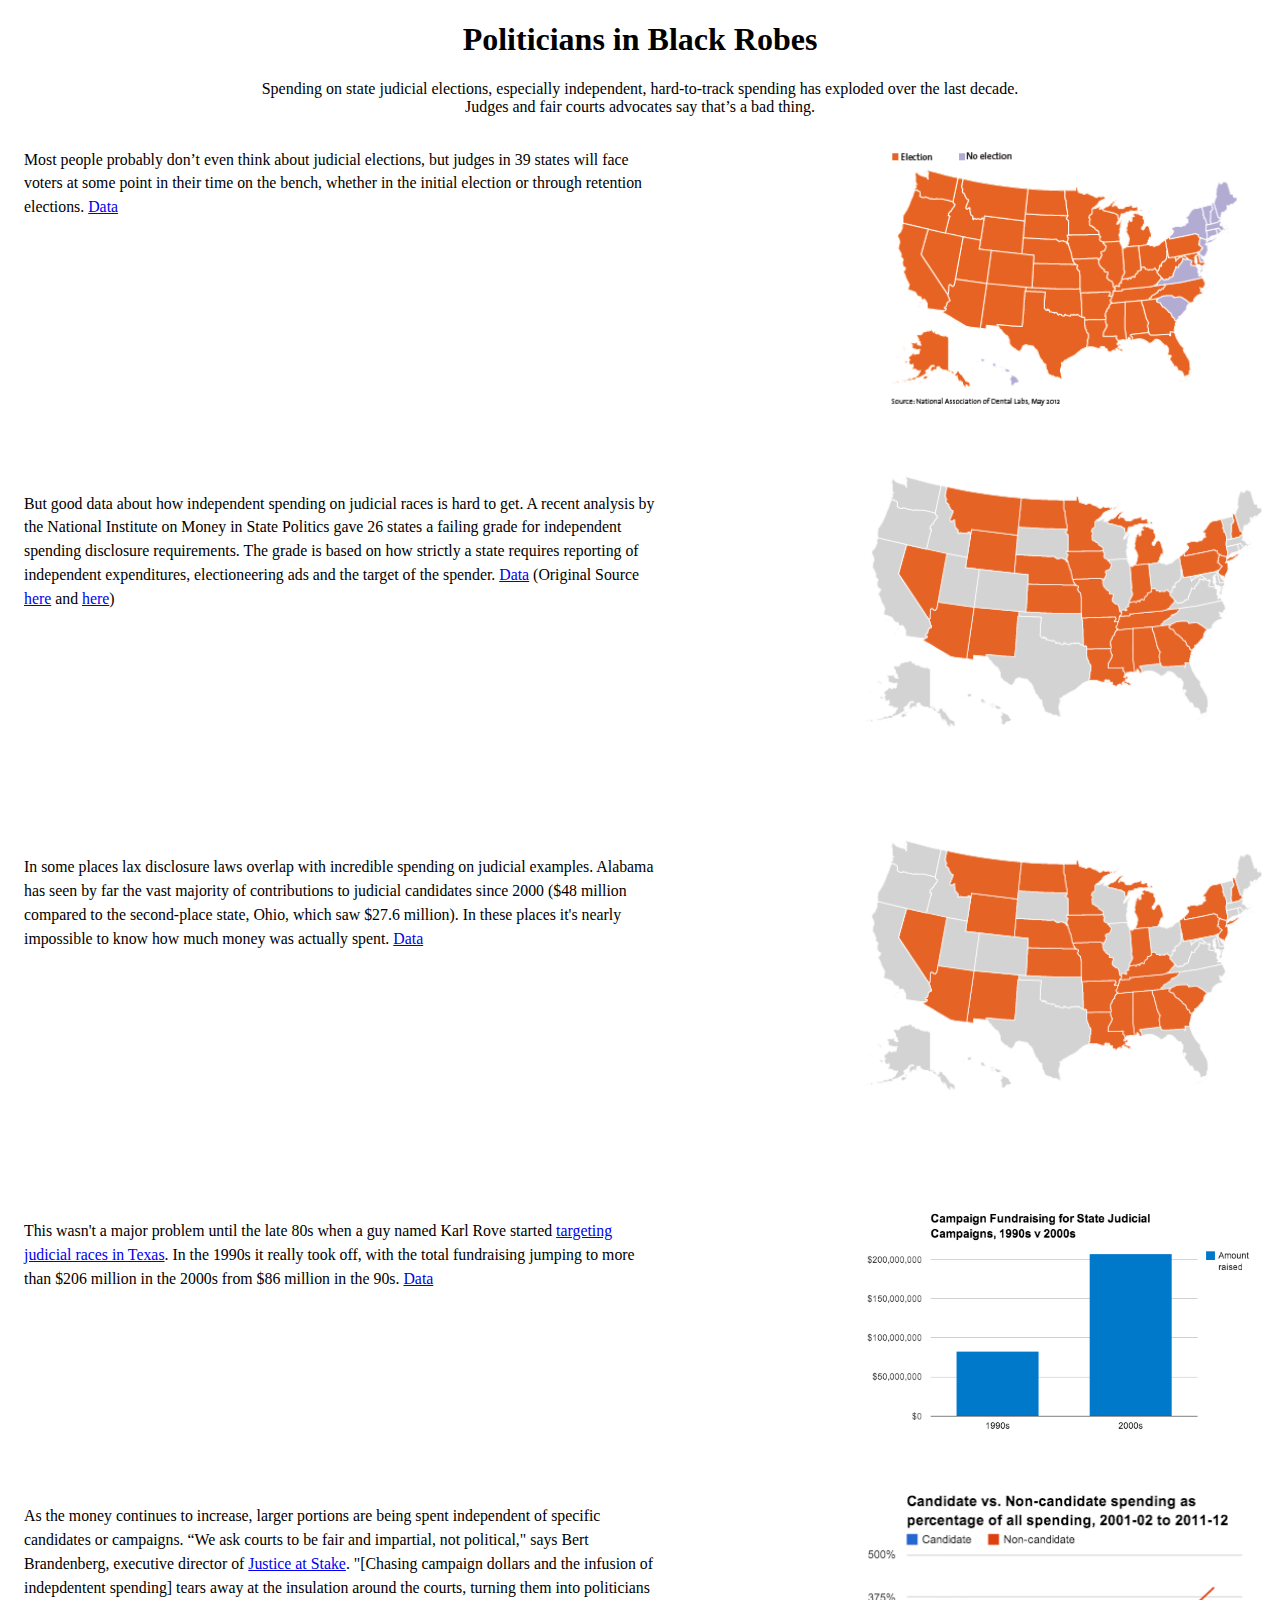
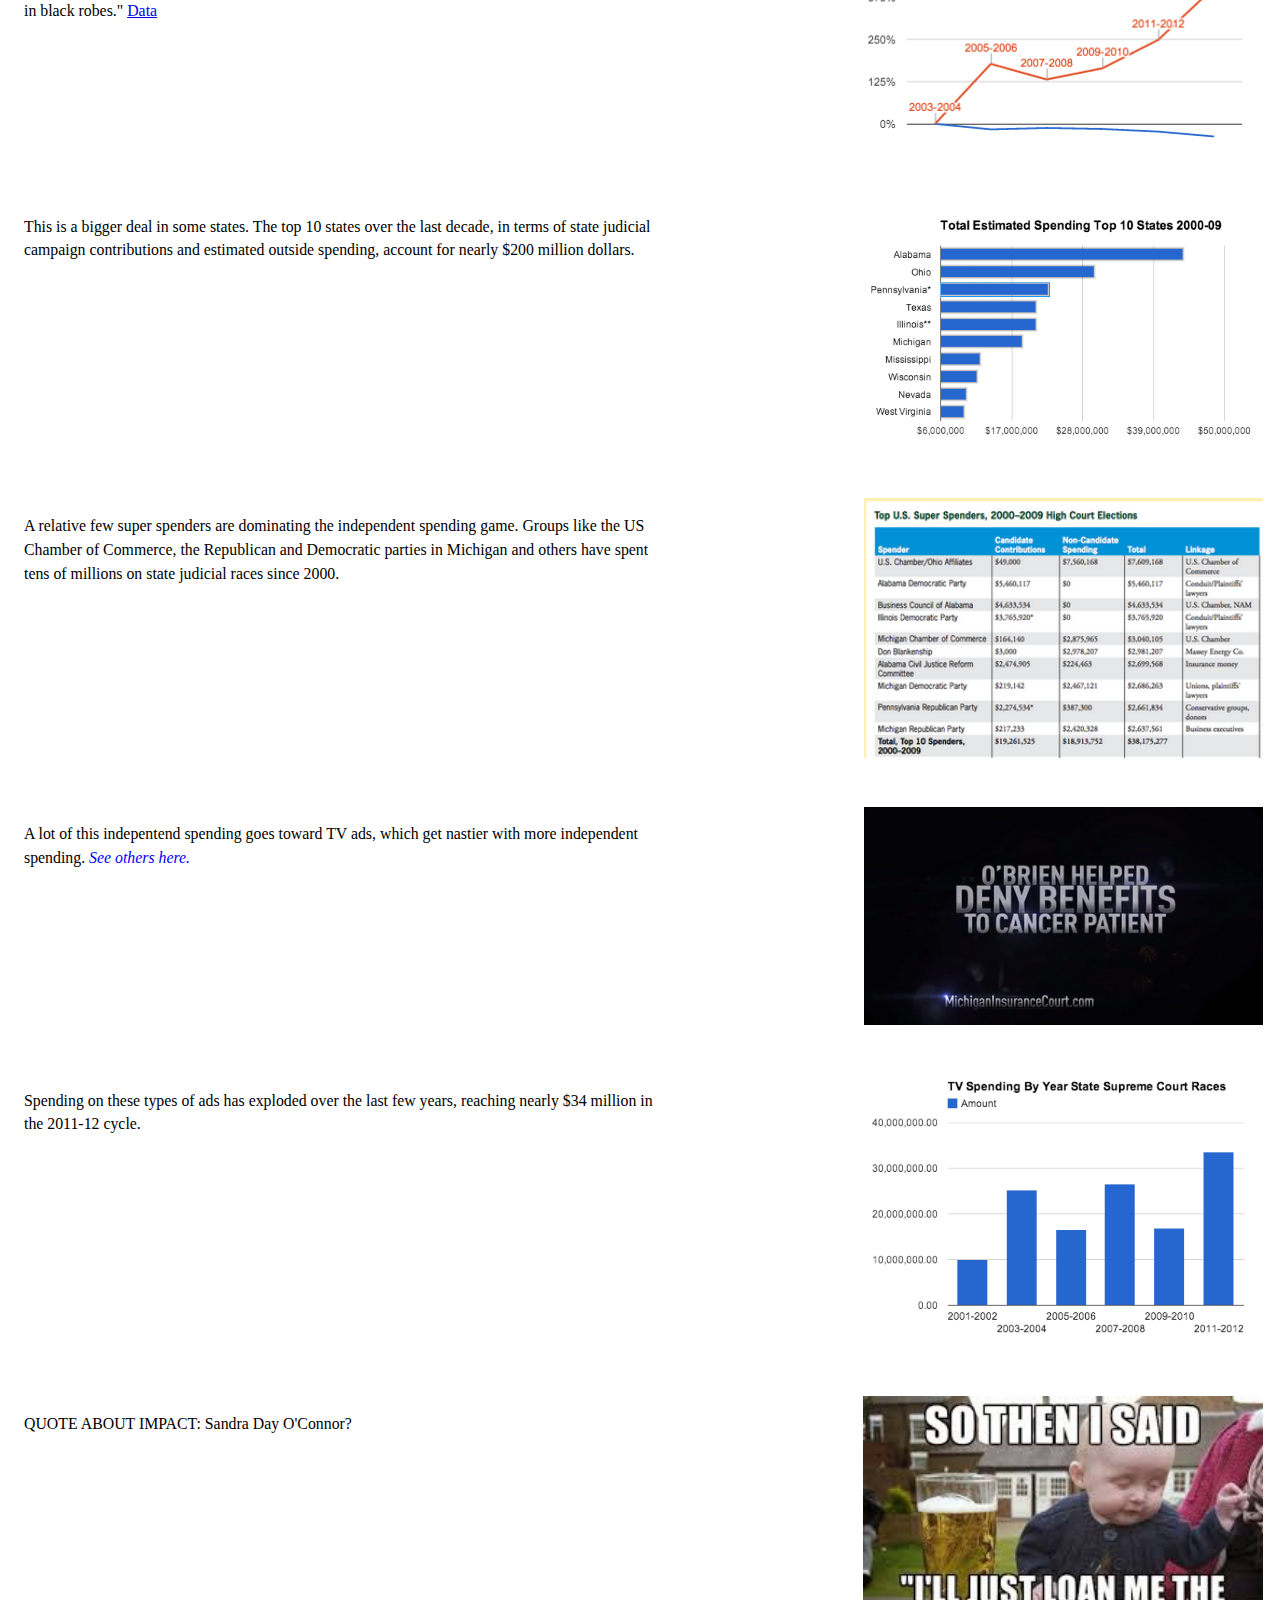
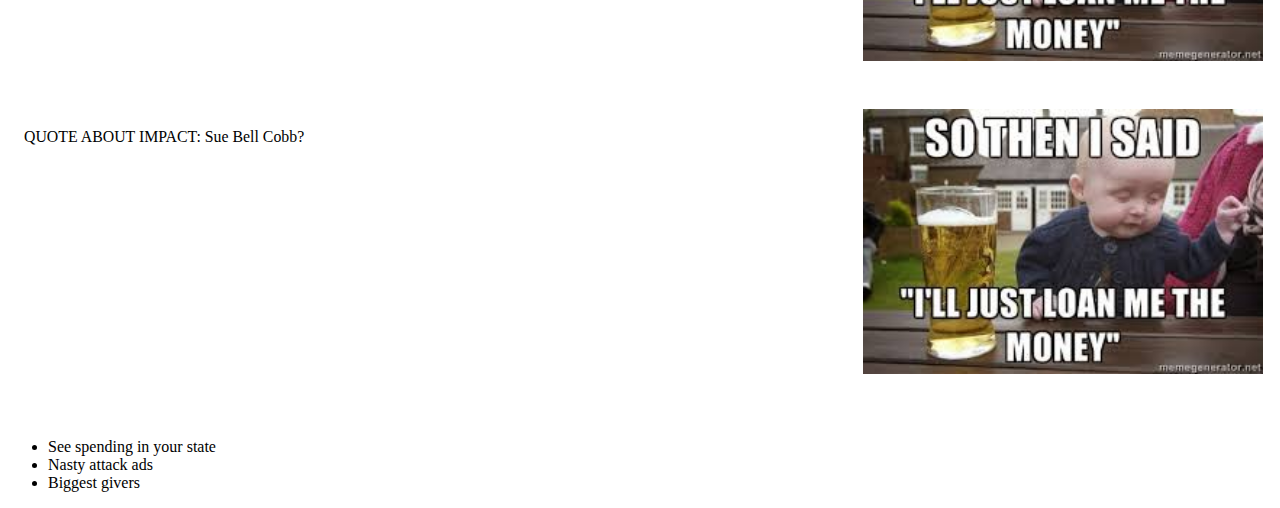
==== commit 1f50f65a: "updated states index and adjusted CSS to create table styles for states" ====
--- a/main/index.html
+++ b/main/index.html
@@ -67,7 +67,7 @@
 	<!-- panel 7 -->
 	<section>
 		<img src="../img/super_spenders.png"/>
-		<p>A relative few super spenders are dominating the independent spending game. Groups like the US Chamber of Commerce, the Republican and Democratic parties in Michigan and others have spent nearly $50 million on state judicial races since 2000.</p>
+		<p>A relative few super spenders are dominating the independent spending game. Groups like the US Chamber of Commerce, the Republican and Democratic parties in Michigan and others have spent tens of millions on state judicial races since 2000.</p>
 	</section>
 
 	<!-- panel 8 -->
@@ -80,12 +80,6 @@
 	<section>
 		<img src="../img/tv_spending_yr.png"/>
 		<p>Spending on these types of ads has exploded over the last few years, reaching nearly $34 million in the 2011-12 cycle.</p>
-	</section>
-
-<!-- panel 9 -->
-	<section>
-		<img src="../img/baby_place_holder.jpeg"/>
-		<p>QUOTE ABOUT IMPACT</p>
 	</section>
 
 	<!-- panel 9 -->
--- a/style.css
+++ b/style.css
@@ -28,3 +28,26 @@
 
 }
 
+.topline {
+	width: 400px;
+	display: inline-table;
+
+}
+
+table {
+  border-collapse: collapse; 
+}
+/* Zebra striping */
+tr:nth-of-type(odd) { 
+  background: #eee; 
+}
+th { 
+  background: #333; 
+  color: white; 
+  font-weight: bold; 
+}
+td, th { 
+  padding: 6px; 
+  border: 1px solid #ccc; 
+  text-align: left; 
+}
